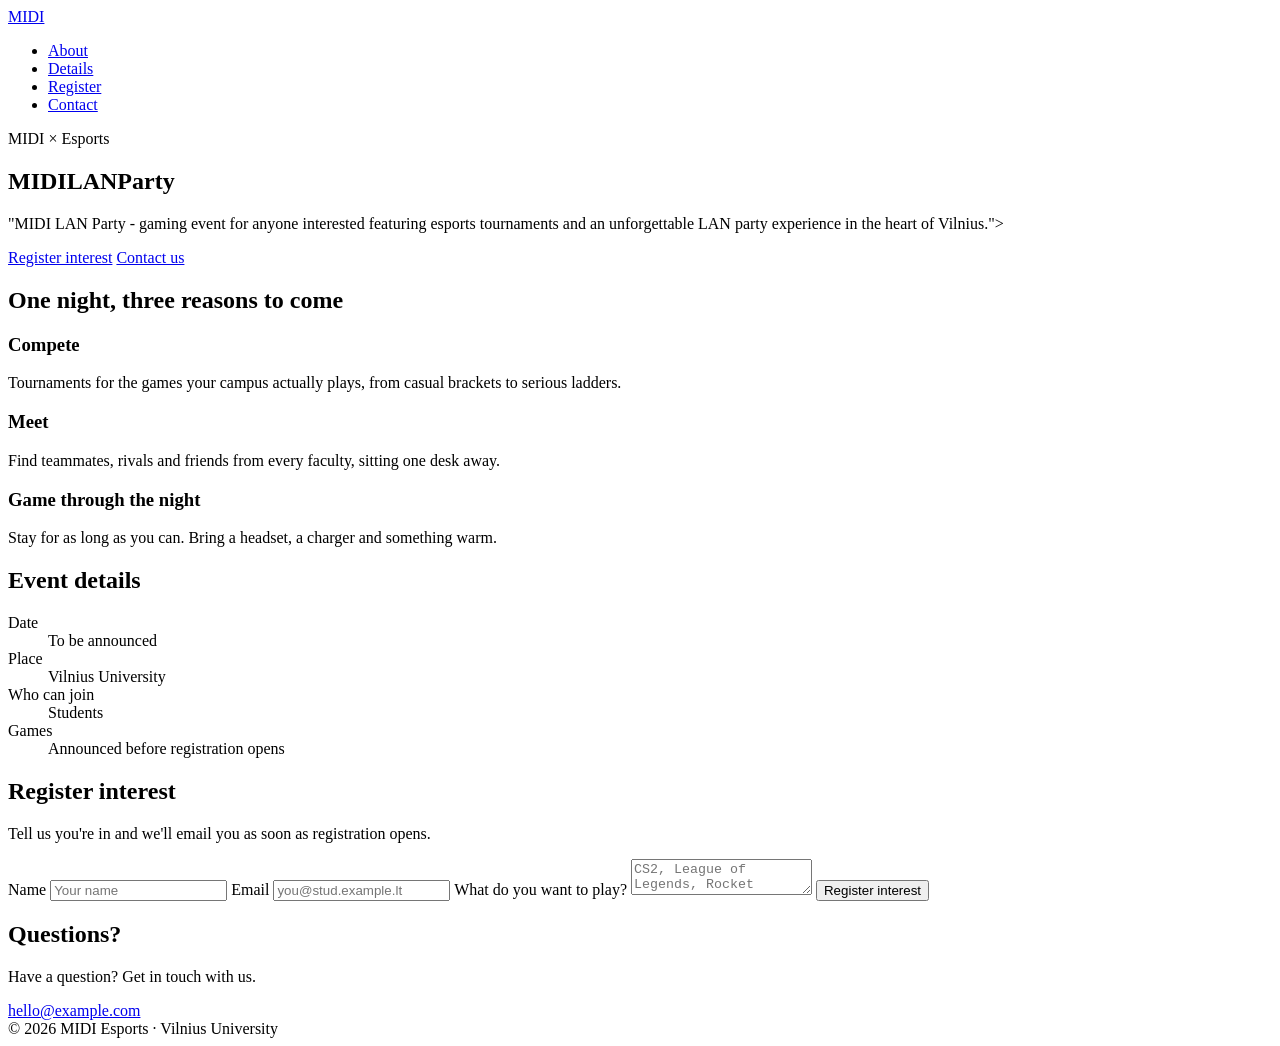
==== src/front-end/html/index.html @ f3a0d45b "Html + css Html + css 1st files, base model" ====
<!DOCTYPE html>
<html lang="en">
<head>
<meta charset="utf-8">
<meta name="viewport" content="width=device-width, initial-scale=1, viewport-fit=cover">
<title>MIDI LAN Party</title>
<meta name="description" content="MIDI LAN Party - gaming event for anyone interested featuring esports tournaments and an unforgettable LAN party experience in the heart of Vilnius.">
<link rel="preconnect" href="https://fonts.googleapis.com">
<link rel="preconnect" href="https://fonts.gstatic.com" crossorigin>
<link href="https://fonts.googleapis.com/css2?family=Dosis:wght@400;500;600;700;800&display=swap" rel="stylesheet">

<link rel="stylesheet" href="../../css/style.css">
</head>

<body>

<header class="nav">
  <div class="wrap">
    <a class="brand" href="#top">MIDI</a>
    <nav aria-label="Main">
      <ul>
        <li><a href="#about">About</a></li>
        <li><a href="#details">Details</a></li>
        <li><a href="#register">Register</a></li>
        <li><a href="#contact">Contact</a></li>
      </ul>
    </nav>
  </div>
</header>

<main id="top">
  <section class="hero">
    <div class="screens" aria-hidden="true"><i></i><i></i><i></i></div>
    <div class="wrap">
      <p class="eyebrow">MIDI × Esports</p>
      <h1><span>MIDI</span><span>LAN</span><span>Party</span></h1>
      <p class="lede">"MIDI LAN Party - gaming event for anyone interested featuring esports tournaments and an unforgettable LAN party experience in the heart of Vilnius."></p>
      <div class="actions">
        <a class="btn btn--solid" href="#register">Register interest</a>
        <a class="btn btn--line" href="#contact">Contact us</a>
      </div>
    </div>
  </section>

  <section id="about">
    <div class="wrap">
      <h2>One night, three reasons to come</h2>
      <div class="pillars">
        <div>
          <h3>Compete</h3>
          <p>Tournaments for the games your campus actually plays, from casual brackets to serious ladders.</p>
        </div>
        <div>
          <h3>Meet</h3>
          <p>Find teammates, rivals and friends from every faculty, sitting one desk away.</p>
        </div>
        <div>
          <h3>Game through the night</h3>
          <p>Stay for as long as you can. Bring a headset, a charger and something warm.</p>
        </div>
      </div>
    </div>
  </section>

  <section id="details" class="details">
    <div class="wrap">
      <h2>Event details</h2>
      <dl>
        <dt>Date</dt><dd>To be announced</dd>
        <dt>Place</dt><dd>Vilnius University</dd>
        <dt>Who can join</dt><dd>Students</dd>
        <dt>Games</dt><dd>Announced before registration opens</dd>
      </dl>
    </div>
  </section>

  <section id="register">
    <div class="wrap register-grid">
      <div>
        <h2>Register interest</h2>
        <p>Tell us you're in and we'll email you as soon as registration opens.</p>
      </div>

      <div>
        <form id="interest-form" novalidate>
          <label>Name
            <input name="name" type="text" autocomplete="name" placeholder="Your name" required>
          </label>
          <label>Email
            <input name="email" type="email" autocomplete="email" placeholder="you@stud.example.lt" required>
          </label>
          <label>What do you want to play?
            <textarea name="games" placeholder="CS2, League of Legends, Rocket League…"></textarea>
          </label>
          <button class="btn btn--solid" type="submit">Register interest</button>
        </form>
        <p class="thanks" id="thanks" role="status" aria-live="polite"></p>
      </div>
    </div>
  </section>

  <section id="contact" class="contact">
    <div class="wrap">
      <h2>Questions?</h2>
      <p>Have a question? Get in touch with us.</p>
      <a class="mail" href="mailto:hello@example.com">hello@example.com</a>
    </div>
  </section>
</main>

<footer>
  <div class="wrap">© <span id="year">2026</span> MIDI Esports · Vilnius University</div>
</footer>

<script src="../../js/main.js" defer></script>
</body>
</html>
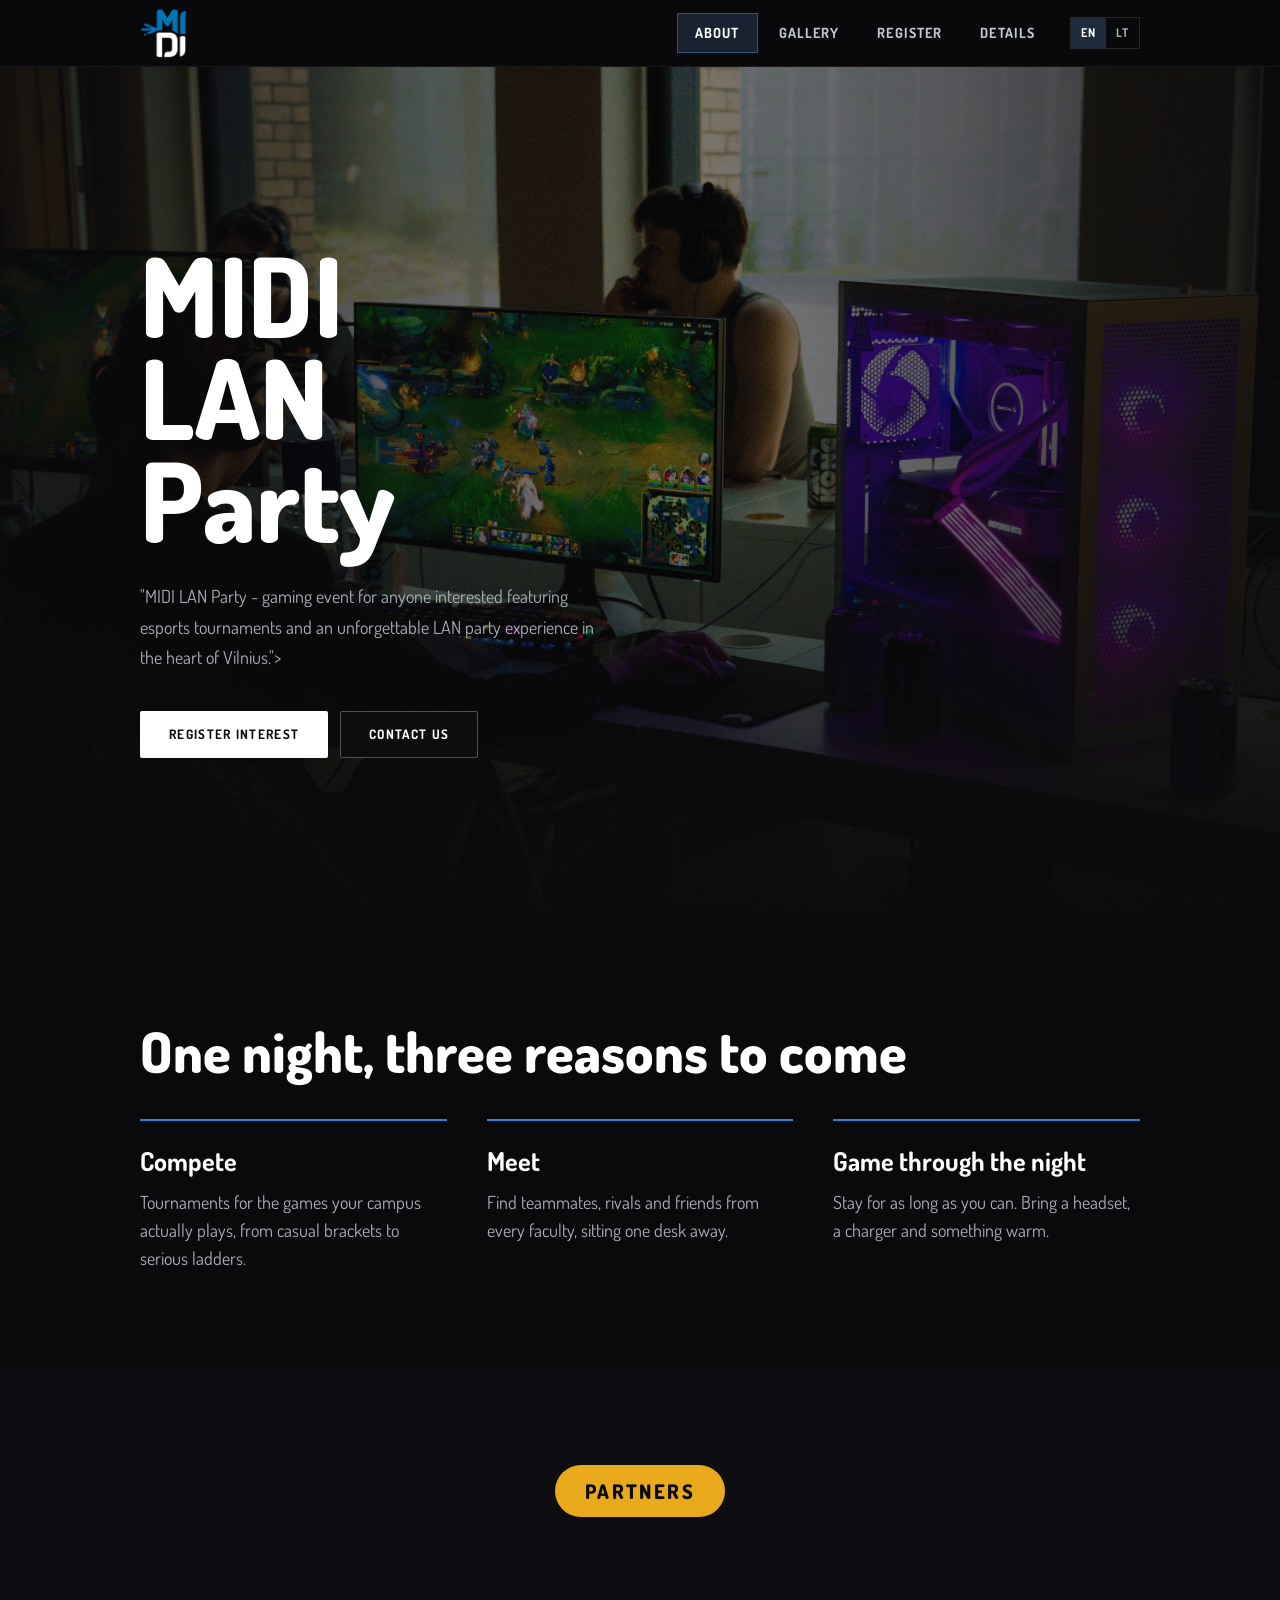
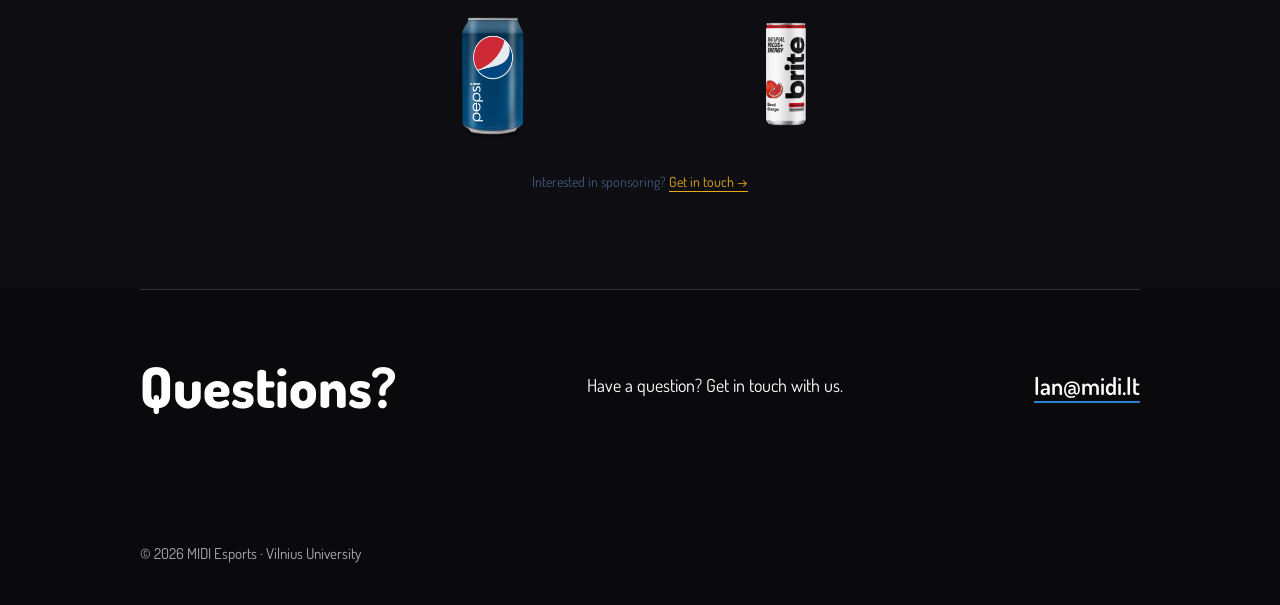
==== commit 7f144616: "pages + fixes" ====
--- a/src/front-end/html/index.html
+++ b/src/front-end/html/index.html
@@ -9,22 +9,28 @@
 <link rel="preconnect" href="https://fonts.gstatic.com" crossorigin>
 <link href="https://fonts.googleapis.com/css2?family=Dosis:wght@400;500;600;700;800&display=swap" rel="stylesheet">
 
-<link rel="stylesheet" href="../../css/style.css">
+<link rel="stylesheet" href="../css/style.css">
 </head>
 
 <body>
 
 <header class="nav">
   <div class="wrap">
-    <a class="brand" href="#top">MIDI</a>
+    <a class="brand" href="index.html" aria-label="MIDI home">
+      <img src="../assets/images/MIDI-logo.png" alt="MIDI">
+    </a>
     <nav aria-label="Main">
       <ul>
-        <li><a href="#about">About</a></li>
-        <li><a href="#details">Details</a></li>
-        <li><a href="#register">Register</a></li>
-        <li><a href="#contact">Contact</a></li>
+        <li><a class="is-active" href="index.html#about">About</a></li>
+        <li><a href="gallery.html">Gallery</a></li>
+        <li><a href="register.html">Register</a></li>
+        <li><a href="details.html">Details</a></li>
       </ul>
     </nav>
+    <div class="language-switcher" aria-label="Language">
+      <a class="is-active" href="index.html" lang="en">EN</a>
+      <a href="index.html" lang="lt">LT</a>
+    </div>
   </div>
 </header>
 
@@ -32,7 +38,6 @@
   <section class="hero">
     <div class="screens" aria-hidden="true"><i></i><i></i><i></i></div>
     <div class="wrap">
-      <p class="eyebrow">MIDI × Esports</p>
       <h1><span>MIDI</span><span>LAN</span><span>Party</span></h1>
       <p class="lede">"MIDI LAN Party - gaming event for anyone interested featuring esports tournaments and an unforgettable LAN party experience in the heart of Vilnius."></p>
       <div class="actions">
@@ -62,40 +67,18 @@
     </div>
   </section>
 
-  <section id="details" class="details">
+  <section id="partners" class="partners">
     <div class="wrap">
-      <h2>Event details</h2>
-      <dl>
-        <dt>Date</dt><dd>To be announced</dd>
-        <dt>Place</dt><dd>Vilnius University</dd>
-        <dt>Who can join</dt><dd>Students</dd>
-        <dt>Games</dt><dd>Announced before registration opens</dd>
-      </dl>
-    </div>
-  </section>
-
-  <section id="register">
-    <div class="wrap register-grid">
-      <div>
-        <h2>Register interest</h2>
-        <p>Tell us you're in and we'll email you as soon as registration opens.</p>
+      <h2 class="section-label">Partners</h2>
+      <div class="partner-grid">
+        <article class="partner-card">
+          <div class="partner-logo"><img src="../assets/images/pepsi.png" alt="Pepsi"></div>
+        </article>
+        <article class="partner-card">
+          <div class="partner-logo"><img src="../assets/images/Brite.jpg" alt="Brite"></div>
+        </article>
       </div>
-
-      <div>
-        <form id="interest-form" novalidate>
-          <label>Name
-            <input name="name" type="text" autocomplete="name" placeholder="Your name" required>
-          </label>
-          <label>Email
-            <input name="email" type="email" autocomplete="email" placeholder="you@stud.example.lt" required>
-          </label>
-          <label>What do you want to play?
-            <textarea name="games" placeholder="CS2, League of Legends, Rocket League…"></textarea>
-          </label>
-          <button class="btn btn--solid" type="submit">Register interest</button>
-        </form>
-        <p class="thanks" id="thanks" role="status" aria-live="polite"></p>
-      </div>
+      <p class="partner-contact">Interested in sponsoring? <a href="mailto:lan@midi.lt">Get in touch &rarr;</a></p>
     </div>
   </section>
 
@@ -103,7 +86,7 @@
     <div class="wrap">
       <h2>Questions?</h2>
       <p>Have a question? Get in touch with us.</p>
-      <a class="mail" href="mailto:hello@example.com">hello@example.com</a>
+      <a class="mail" href="mailto:hello@example.com">lan@midi.lt</a>
     </div>
   </section>
 </main>
@@ -112,6 +95,5 @@
   <div class="wrap">© <span id="year">2026</span> MIDI Esports · Vilnius University</div>
 </footer>
 
-<script src="../../js/main.js" defer></script>
 </body>
 </html>
--- a/src/front-end/css/style.css
+++ b/src/front-end/css/style.css
@@ -0,0 +1,213 @@
+:root {
+  --bg: #0a0a0c;
+  --surface: #111116;
+  --text: #ffffff;
+  --muted: #a9adb5;
+  --line: rgba(255, 255, 255, 0.16);
+  --accent: #2f80d8;
+
+  --hero-image: url("../assets/images/Background.jpg");
+  
+  --font: "Dosis", "Arial Narrow", "Trebuchet MS", system-ui, sans-serif;
+
+  color-scheme: dark;
+  box-sizing: border-box;
+  padding-top: env(safe-area-inset-top, 0px);
+  padding-bottom: env(safe-area-inset-bottom, 0px);
+}
+html { scroll-padding-top: calc(env(safe-area-inset-top, 0px) + 72px); scroll-behavior: smooth; }
+*, *::before, *::after { box-sizing: inherit; }
+
+body {
+  margin: 0;
+  background: var(--bg);
+  color: var(--text);
+  font-family: var(--font);
+  font-size: 18px;
+  line-height: 1.55;
+  -webkit-font-smoothing: antialiased;
+}
+a { color: inherit; }
+:focus-visible { outline: 2px solid var(--accent); outline-offset: 3px; }
+
+.wrap { width: min(1000px, 100% - 48px); margin-inline: auto; }
+
+/* ---------- nav ---------- */
+.nav {
+  position: sticky;
+  top: env(safe-area-inset-top, 0px);
+  z-index: 10;
+  background: rgba(10, 10, 12, 0.72);
+  backdrop-filter: blur(10px);
+  -webkit-backdrop-filter: blur(10px);
+  border-bottom: 1px solid rgba(255, 255, 255, 0.06);
+}
+.nav .wrap { display: flex; align-items: center; height: 66px; }
+.brand { display: inline-flex; align-items: center; width: 48px; height: 54px; text-decoration: none; }
+.brand img { display: block; width: auto; height: 50px; max-width: 48px; object-fit: contain; }
+.nav nav { margin-left: auto; }
+.nav ul { display: flex; gap: 4px; list-style: none; margin: 0; padding: 0; }
+.nav ul a {
+  display: inline-flex; align-items: center; height: 40px; padding: 0 17px;
+  text-decoration: none; color: #c3c8d2;
+  font-size: 14px; font-weight: 700; letter-spacing: 0.08em; text-transform: uppercase;
+  transition: color 0.15s, background 0.15s, border-color 0.15s;
+}
+.nav ul a:hover, .nav ul a.is-active { color: var(--text); }
+.nav ul a.is-active { background: #182231; border: 1px solid #385574; }
+.language-switcher { display: flex; margin-left: 18px; border: 1px solid rgba(255, 255, 255, 0.12); }
+.language-switcher a { display: inline-flex; align-items: center; height: 30px; padding: 0 10px; color: var(--muted); text-decoration: none; font-size: 12px; font-weight: 700; letter-spacing: 0.08em; }
+.language-switcher a.is-active { background: #1d2b3d; color: var(--text); }
+
+/* ---------- buttons ---------- */
+.btn {
+  display: inline-flex; align-items: center; justify-content: center;
+  height: 47px; padding: 0 28px;
+  font: 700 13px/1 var(--font); letter-spacing: 0.1em; text-transform: uppercase;
+  text-decoration: none; cursor: pointer;
+  border: 1px solid transparent; border-radius: 2px;
+  transition: background 0.15s, color 0.15s, border-color 0.15s;
+}
+.btn--solid { background: #fff; color: #0a0a0c; }
+.btn--solid:hover { background: #dfe6f1; }
+.btn--line { background: #0d0d10; color: #fff; border-color: rgba(255, 255, 255, 0.28); }
+.btn--line:hover { border-color: #fff; }
+
+/* ---------- hero ---------- */
+.hero {
+  position: relative;
+  display: flex;
+  align-items: center;
+
+  min-height: clamp(620px, 100svh, 860px);
+  padding: 96px 0 88px;
+
+  overflow: hidden;
+  isolation: isolate;
+
+  background-color: var(--bg);
+
+  /* Background image */
+  background-image: var(--hero-image);
+  background-size: cover;
+  background-position: center;
+  background-repeat: no-repeat;
+}
+/* darkening overlay + grain */
+.hero::before {
+  content: ""; position: absolute; inset: 0; z-index: -1;
+  background:
+    linear-gradient(90deg, rgba(10, 10, 12, 0.80) 0%, rgba(10, 10, 12, 0.55) 55%, rgba(10, 10, 12, 0.86) 100%),
+    linear-gradient(180deg, transparent 55%, var(--bg) 100%);
+}
+.hero::after {
+  content: ""; position: absolute; inset: 0; z-index: -1; opacity: 0.16; mix-blend-mode: overlay;
+  background-image: url("data:image/svg+xml,%3Csvg xmlns='http://www.w3.org/2000/svg' width='200' height='200'%3E%3Cfilter id='n'%3E%3CfeTurbulence type='fractalNoise' baseFrequency='.85' numOctaves='2' stitchTiles='stitch'/%3E%3C/filter%3E%3Crect width='100%25' height='100%25' filter='url(%23n)'/%3E%3C/svg%3E");
+}
+
+
+h1 {
+  margin: 0;
+  font-weight: 800;
+  font-size: clamp(88px, 8.6vw, 136px);
+  line-height: 0.93;
+  letter-spacing: 0.005em;
+}
+h1 span { display: block; }
+.lede { max-width: 470px; margin: 30px 0 38px; color: var(--muted); font-size: 18px; line-height: 1.7; }
+.actions { display: flex; flex-wrap: wrap; gap: 12px; }
+
+/* one page-load moment: the three title lines drop in */
+@media (prefers-reduced-motion: no-preference) {
+  h1 span { animation: rise 0.7s cubic-bezier(0.2, 0.7, 0.2, 1) both; }
+  h1 span:nth-child(2) { animation-delay: 0.12s; }
+  h1 span:nth-child(3) { animation-delay: 0.24s; }
+  @keyframes rise { from { opacity: 0; transform: translateY(24px); } to { opacity: 1; transform: none; } }
+}
+
+/* ---------- sections ---------- */
+section { padding: 96px 0; }
+h2 { margin: 0 0 40px; font-weight: 800; font-size: clamp(38px, 5vw, 56px); line-height: 1; }
+
+.pillars { display: grid; grid-template-columns: repeat(3, 1fr); gap: 40px; }
+.pillars div { border-top: 2px solid var(--accent); padding-top: 20px; }
+.pillars h3 { margin: 0 0 8px; font-size: 26px; font-weight: 700; }
+.pillars p { margin: 0; color: var(--muted); }
+
+.partners { background: #0d0d12; text-align: center; }
+.section-label { display: inline-flex; align-items: center; justify-content: center; min-width: 170px; min-height: 52px; margin: 0 auto 72px; padding: 0 28px; border-radius: 28px; background: #e8aa1c; color: #0a0a0c; font-size: 20px; letter-spacing: 0.12em; text-transform: uppercase; }
+.partner-grid { display: grid; grid-template-columns: repeat(2, minmax(0, 220px)); justify-content: center; gap: 72px; }
+.partner-card { display: flex; flex-direction: column; align-items: center; }
+.partner-logo { display: grid; place-items: center; width: 220px; height: 120px; }
+.partner-logo img { display: block; width: 78%; height: 78%; object-fit: contain; }
+.partner-type { display: inline-flex; align-items: center; min-height: 26px; margin-top: 16px; padding: 0 16px; border-radius: 14px; background: #e8aa1c; color: #0a0a0c; font-size: 11px; font-weight: 800; letter-spacing: 0.08em; text-transform: uppercase; }
+.partner-contact { margin: 62px 0 0; color: #415b7d; font-size: 14px; }
+.partner-contact a { color: #e8aa1c; text-underline-offset: 4px; }
+
+.details { background: var(--surface); }
+.details dl { display: grid; grid-template-columns: 200px 1fr; margin: 0; border-top: 1px solid var(--line); }
+.details dt, .details dd { margin: 0; padding: 22px 0; border-bottom: 1px solid var(--line); }
+.details dt { color: var(--muted); font-weight: 600; }
+.details dd { font-size: 22px; font-weight: 500; }
+
+.register-grid { display: grid; grid-template-columns: 1fr 1.1fr; gap: 64px; align-items: start; }
+.register-grid p { color: var(--muted); max-width: 380px; margin: 0; }
+form { display: grid; gap: 20px; }
+label { display: grid; gap: 8px; font-weight: 600; font-size: 15px; }
+input, textarea {
+  width: 100%; padding: 13px 14px;
+  font: 500 17px/1.4 var(--font); color: var(--text);
+  background: var(--surface); border: 1px solid var(--line); border-radius: 2px;
+}
+input::placeholder, textarea::placeholder { color: #6d717a; }
+input:focus-visible, textarea:focus-visible { outline: none; border-color: var(--accent); box-shadow: 0 0 0 1px var(--accent); }
+textarea { min-height: 96px; resize: vertical; }
+form .btn { justify-self: start; }
+.thanks { display: none; padding: 20px; border: 1px solid var(--accent); border-radius: 2px; font-size: 20px; font-weight: 500; }
+.thanks.show { display: block; }
+
+.contact { padding-top: 0; }
+.contact .wrap { border-top: 1px solid var(--line); padding-top: 64px; display: flex; flex-wrap: wrap; gap: 24px 48px; align-items: center; justify-content: space-between; }
+.contact h2 { margin: 0; }
+.contact a.mail { font-size: 24px; font-weight: 600; text-decoration-thickness: 2px; text-underline-offset: 6px; text-decoration-color: var(--accent); }
+
+footer { padding: 28px 0 40px; color: var(--muted); font-size: 15px; }
+
+/* ---------- inner pages ---------- */
+.page-main { min-height: calc(100svh - 142px); }
+.page-hero { min-height: 430px; padding: 110px 0 84px; background: linear-gradient(110deg, rgba(10, 10, 12, 0.98), rgba(10, 10, 12, 0.72)), var(--hero-image) center / cover; }
+.page-hero h1 { font-size: clamp(64px, 8vw, 112px); }
+.eyebrow { margin: 0 0 14px; color: var(--accent); font-size: 14px; font-weight: 700; letter-spacing: 0.16em; }
+.gallery-grid { display: grid; grid-template-columns: repeat(2, 1fr); gap: 24px; }
+.gallery-grid figure { margin: 0; border: 1px solid var(--line); background: var(--surface); }
+.gallery-grid img { display: block; width: 100%; aspect-ratio: 16 / 9; object-fit: cover; }
+.gallery-grid figcaption { padding: 15px 18px; color: var(--muted); }
+.gallery-placeholder { display: grid; place-items: center; min-height: 260px; background: linear-gradient(135deg, #131922, #0e1015); }
+.details-list { max-width: 720px; margin: 42px 0 0; border-top: 1px solid var(--line); }
+.details-list dt, .details-list dd { margin: 0; padding: 18px 0; border-bottom: 1px solid var(--line); }
+.details-list dt { float: left; width: 200px; color: var(--muted); font-weight: 600; }
+.details-list dd { font-size: 22px; font-weight: 500; }
+.page-hero .register-grid { margin-top: 0; }
+
+/* ---------- small screens ---------- */
+@media (max-width: 760px) {
+  .nav .wrap { width: min(100% - 24px, 1000px); }
+  .nav ul { gap: 0; }
+  .nav ul a { height: 36px; padding: 0 7px; font-size: 10px; letter-spacing: 0.04em; }
+  .language-switcher { margin-left: 6px; }
+  .language-switcher a { padding: 0 6px; font-size: 10px; }
+  .brand { width: 38px; }
+  .brand img { max-width: 38px; height: 44px; }
+  .hero { padding: 72px 0 64px; }
+  .screens i:nth-child(1) { left: 40%; top: 18%; width: 50%; height: 24%; }
+  section { padding: 64px 0; }
+  .pillars, .register-grid { grid-template-columns: 1fr; gap: 32px; }
+  .section-label { margin-bottom: 48px; }
+  .partner-grid { grid-template-columns: 1fr; gap: 40px; }
+  .gallery-grid { grid-template-columns: 1fr; }
+  .details-list dt { float: none; width: auto; padding-bottom: 0; border-bottom: 0; }
+  .details-list dd { padding-top: 4px; }
+  .details dl { grid-template-columns: 1fr; }
+  .details dt { padding-bottom: 0; border-bottom: 0; }
+  .details dd { padding-top: 4px; }
+}
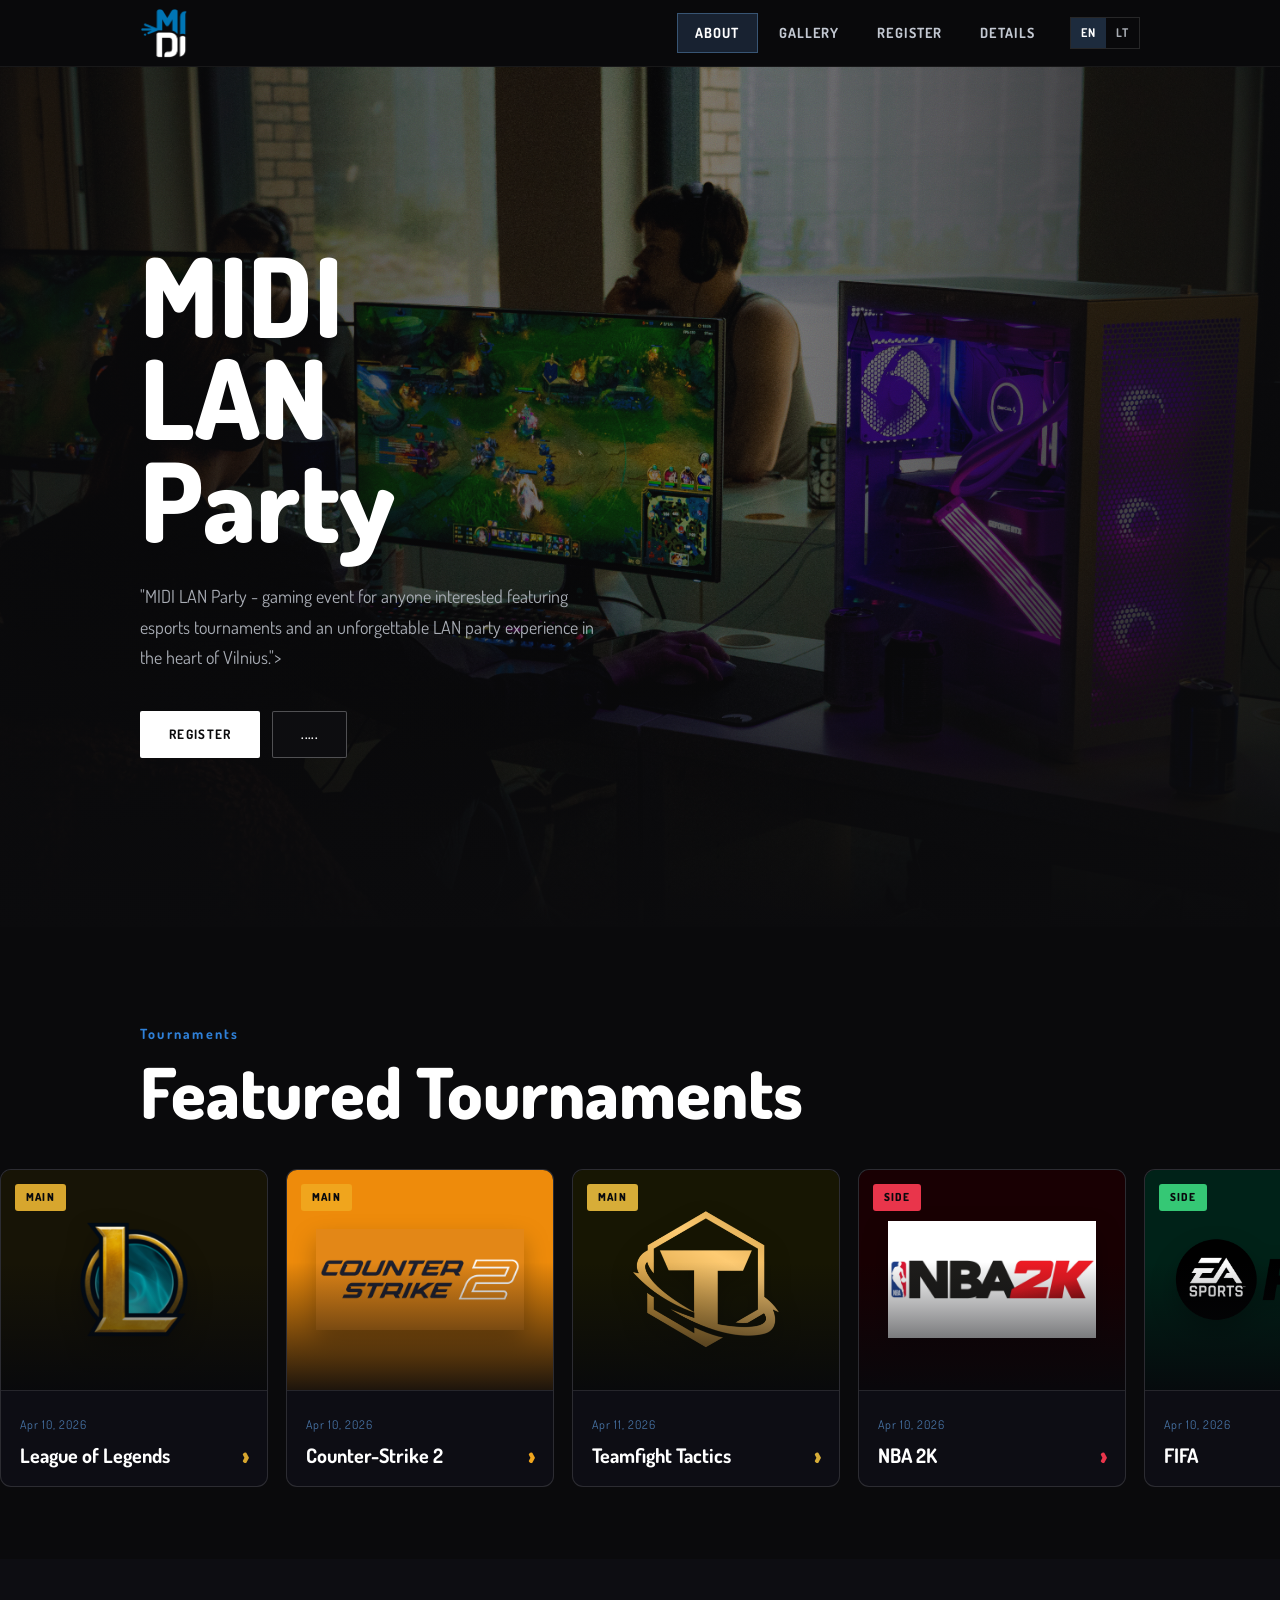
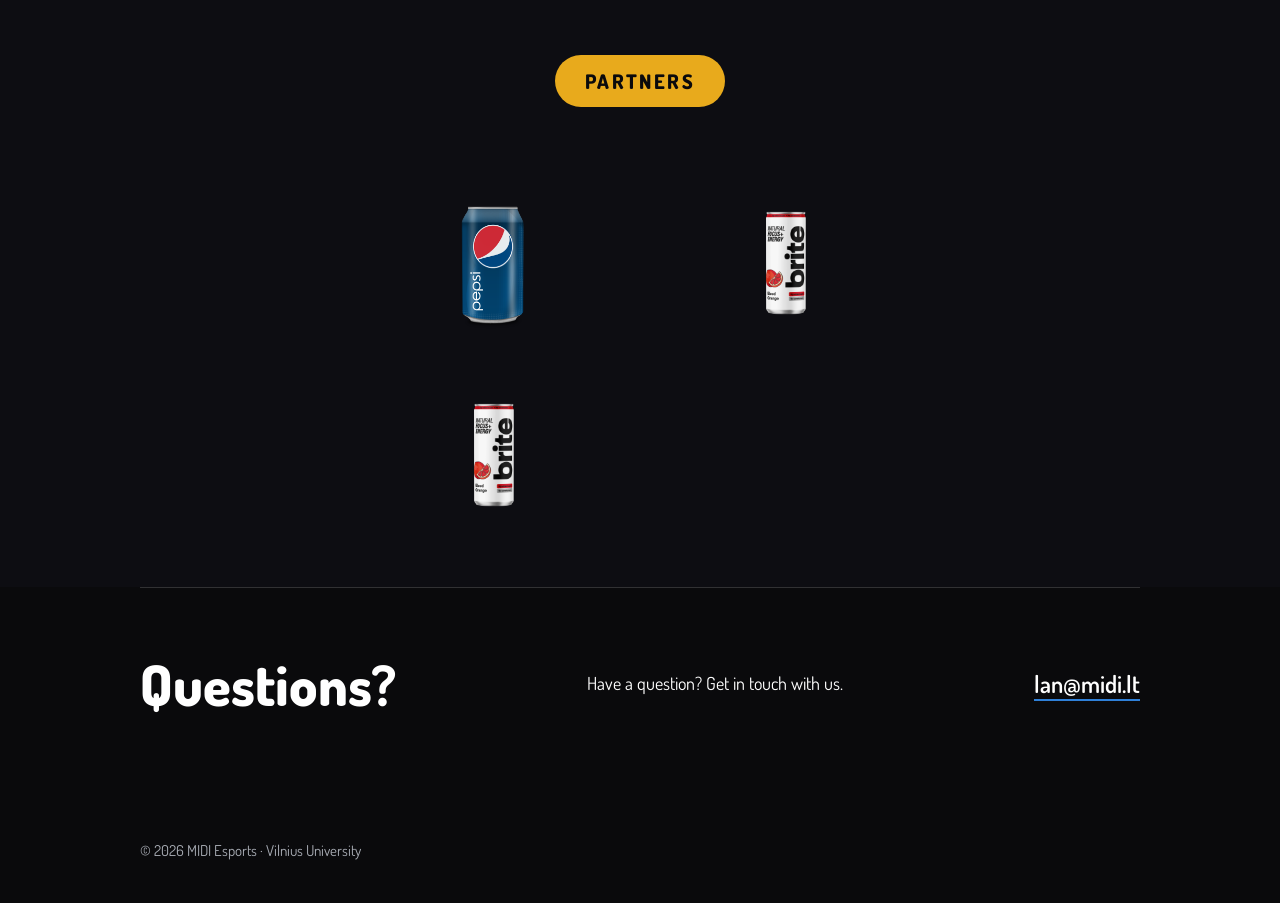
==== commit 246c65f0: "splitting css + tour" ====
--- a/src/front-end/html/index.html
+++ b/src/front-end/html/index.html
@@ -9,11 +9,12 @@
 <link rel="preconnect" href="https://fonts.gstatic.com" crossorigin>
 <link href="https://fonts.googleapis.com/css2?family=Dosis:wght@400;500;600;700;800&display=swap" rel="stylesheet">
 
-<link rel="stylesheet" href="../css/style.css">
+<link rel="stylesheet" href="../css/desktop/index.css">
+<link rel="stylesheet" href="../css/Mobile/index.css" media="(max-width: 760px)">
 </head>
 
 <body>
-
+  
 <header class="nav">
   <div class="wrap">
     <a class="brand" href="index.html" aria-label="MIDI home">
@@ -41,28 +42,85 @@
       <h1><span>MIDI</span><span>LAN</span><span>Party</span></h1>
       <p class="lede">"MIDI LAN Party - gaming event for anyone interested featuring esports tournaments and an unforgettable LAN party experience in the heart of Vilnius."></p>
       <div class="actions">
-        <a class="btn btn--solid" href="#register">Register interest</a>
-        <a class="btn btn--line" href="#contact">Contact us</a>
+        <a class="btn btn--solid" href="#register">Register</a>
+        <a class="btn btn--line" href="#contact">.....</a>
       </div>
     </div>
   </section>
-
-  <section id="about">
-    <div class="wrap">
-      <h2>One night, three reasons to come</h2>
-      <div class="pillars">
-        <div>
-          <h3>Compete</h3>
-          <p>Tournaments for the games your campus actually plays, from casual brackets to serious ladders.</p>
-        </div>
-        <div>
-          <h3>Meet</h3>
-          <p>Find teammates, rivals and friends from every faculty, sitting one desk away.</p>
-        </div>
-        <div>
-          <h3>Game through the night</h3>
-          <p>Stay for as long as you can. Bring a headset, a charger and something warm.</p>
-        </div>
+<!-- Tournaments sliding section-->
+  <section id="about" class="tournaments" aria-labelledby="tournaments-title">
+    <div class="wrap tournaments__header">
+      <p class="eyebrow">Tournaments</p>
+      <h2 id="tournaments-title">Featured Tournaments</h2>
+    </div>
+    <div class="tournaments__viewport">
+      <div class="tournaments__track">
+        <article class="game-card game-card--gold">
+          <div class="game-card__art">
+            <span class="game-card__tag">Main</span>
+            <img src="../assets/images/game_logos/game-lol.png" alt="League of Legends logo">
+          </div>
+          <div class="game-card__details">
+            <time datetime="2026-04-10">Apr 10, 2026</time>
+            <h3>League of Legends</h3>
+            <span class="game-card__arrow" aria-hidden="true">›</span>
+          </div>
+        </article>
+        <article class="game-card game-card--orange">
+          <div class="game-card__art">
+            <span class="game-card__tag">Main</span>
+            <img src="../assets/images/game_logos/game-cs2.png" alt="Counter-Strike 2 logo">
+          </div>
+          <div class="game-card__details">
+            <time datetime="2026-04-10">Apr 10, 2026</time>
+            <h3>Counter-Strike 2</h3>
+            <span class="game-card__arrow" aria-hidden="true">›</span>
+          </div>
+        </article>
+        <article class="game-card game-card--olive">
+          <div class="game-card__art">
+            <span class="game-card__tag">Main</span>
+            <img src="../assets/images/game_logos/game-tft.png" alt="Teamfight Tactics logo">
+          </div>
+          <div class="game-card__details">
+            <time datetime="2026-04-11">Apr 11, 2026</time>
+            <h3>Teamfight Tactics</h3>
+            <span class="game-card__arrow" aria-hidden="true">›</span>
+          </div>
+        </article>
+        <article class="game-card game-card--crimson">
+          <div class="game-card__art">
+            <span class="game-card__tag">Side</span>
+            <img src="../assets/images/game_logos/game-nba.png" alt="NBA 2K logo">
+          </div>
+          <div class="game-card__details">
+            <time datetime="2026-04-10">Apr 10, 2026</time>
+            <h3>NBA 2K</h3>
+            <span class="game-card__arrow" aria-hidden="true">›</span>
+          </div>
+        </article>
+        <article class="game-card game-card--green">
+          <div class="game-card__art">
+            <span class="game-card__tag">Side</span>
+            <img src="../assets/images/game_logos/game-fifa.png" alt="FIFA logo">
+          </div>
+          <div class="game-card__details">
+            <time datetime="2026-04-10">Apr 10, 2026</time>
+            <h3>FIFA</h3>
+            <span class="game-card__arrow" aria-hidden="true">›</span>
+          </div>
+        </article>
+        <article class="game-card game-card--green">
+          <div class="game-card__art">
+            <span class="game-card__tag">Side</span>
+            <img src="../assets/images/game_logos/game-valorant.png" alt="Valorant logo">
+          </div>
+          <div class="game-card__details">
+            <time datetime="2026-04-10">Apr 10, 2026</time>
+            <h3>Valorant</h3>
+            <span class="game-card__arrow" aria-hidden="true">›</span>
+          </div>
+        </article>
       </div>
     </div>
   </section>
@@ -77,8 +135,11 @@
         <article class="partner-card">
           <div class="partner-logo"><img src="../assets/images/Brite.jpg" alt="Brite"></div>
         </article>
+        <article class="partner-card">
+          <div class="partner-logo"><img src="../assets/images/Brite.jpg" alt="Brite"></div>
+        </article>
+        
       </div>
-      <p class="partner-contact">Interested in sponsoring? <a href="mailto:lan@midi.lt">Get in touch &rarr;</a></p>
     </div>
   </section>
 
--- a/src/front-end/css/desktop/index.css
+++ b/src/front-end/css/desktop/index.css
@@ -0,0 +1,222 @@
+:root {
+  --bg: #0a0a0c;
+  --surface: #111116;
+  --text: #ffffff;
+  --muted: #a9adb5;
+  --line: rgba(255, 255, 255, 0.16);
+  --accent: #2f80d8;
+
+  --hero-image: url("../../assets/images/Background.jpg");
+
+  --font: "Dosis", "Arial Narrow", "Trebuchet MS", system-ui, sans-serif;
+
+  color-scheme: dark;
+  box-sizing: border-box;
+  padding-top: env(safe-area-inset-top, 0px);
+  padding-bottom: env(safe-area-inset-bottom, 0px);
+}
+html { scroll-padding-top: calc(env(safe-area-inset-top, 0px) + 72px); scroll-behavior: smooth; }
+*, *::before, *::after { box-sizing: inherit; }
+
+body {
+  margin: 0;
+  background: var(--bg);
+  color: var(--text);
+  font-family: var(--font);
+  font-size: 18px;
+  line-height: 1.55;
+  -webkit-font-smoothing: antialiased;
+}
+a { color: inherit; }
+:focus-visible { outline: 2px solid var(--accent); outline-offset: 3px; }
+
+.wrap { width: min(1000px, 100% - 48px); margin-inline: auto; }
+
+/* Navigation bar */
+.nav {
+  position: sticky;
+  top: env(safe-area-inset-top, 0px);
+  z-index: 10;
+  background: rgba(10, 10, 12, 0.72);
+  backdrop-filter: blur(10px);
+  -webkit-backdrop-filter: blur(10px);
+  border-bottom: 1px solid rgba(255, 255, 255, 0.06);
+}
+.nav .wrap { display: flex; align-items: center; height: 66px; }
+.brand { display: inline-flex; align-items: center; width: 48px; height: 54px; text-decoration: none; }
+.brand img { display: block; width: auto; height: 50px; max-width: 48px; object-fit: contain; }
+.nav nav { margin-left: auto; }
+.nav ul { display: flex; gap: 4px; list-style: none; margin: 0; padding: 0; }
+.nav ul a {
+  display: inline-flex; align-items: center; height: 40px; padding: 0 17px;
+  text-decoration: none; color: #c3c8d2;
+  font-size: 14px; font-weight: 700; letter-spacing: 0.08em; text-transform: uppercase;
+  transition: color 0.15s, background 0.15s, border-color 0.15s;
+}
+.nav ul a:hover, .nav ul a.is-active { color: var(--text); }
+.nav ul a.is-active { background: #182231; border: 1px solid #385574; }
+.language-switcher { display: flex; margin-left: 18px; border: 1px solid rgba(255, 255, 255, 0.12); }
+.language-switcher a { display: inline-flex; align-items: center; height: 30px; padding: 0 10px; color: var(--muted); text-decoration: none; font-size: 12px; font-weight: 700; letter-spacing: 0.08em; }
+.language-switcher a.is-active { background: #1d2b3d; color: var(--text); }
+
+/* Buttons */
+.btn {
+  display: inline-flex; align-items: center; justify-content: center;
+  height: 47px; padding: 0 28px;
+  font: 700 13px/1 var(--font); letter-spacing: 0.1em; text-transform: uppercase;
+  text-decoration: none; cursor: pointer;
+  border: 1px solid transparent; border-radius: 2px;
+  transition: background 0.15s, color 0.15s, border-color 0.15s;
+}
+.btn--solid { background: #fff; color: #0a0a0c; }
+.btn--solid:hover { background: #dfe6f1; }
+.btn--line { background: #0d0d10; color: #fff; border-color: rgba(255, 255, 255, 0.28); }
+.btn--line:hover { border-color: #fff; }
+
+/*  heading / hero text component (used on home hero and inner page-hero) */
+h1 {
+  margin: 0;
+  font-weight: 800;
+  font-size: clamp(88px, 8.6vw, 136px);
+  line-height: 0.93;
+  letter-spacing: 0.005em;
+}
+h1 span { display: block; }
+.lede { max-width: 470px; margin: 30px 0 38px; color: var(--muted); font-size: 18px; line-height: 1.7; }
+.actions { display: flex; flex-wrap: wrap; gap: 12px; }
+
+@media (prefers-reduced-motion: no-preference) {
+  h1 span { animation: rise 0.7s cubic-bezier(0.2, 0.7, 0.2, 1) both; }
+  h1 span:nth-child(2) { animation-delay: 0.12s; }
+  h1 span:nth-child(3) { animation-delay: 0.24s; }
+  @keyframes rise { from { opacity: 0; transform: translateY(24px); } to { opacity: 1; transform: none; } }
+}
+
+/* generic sections  */
+section { padding: 96px 0; }
+h2 { margin: 0 0 40px; font-weight: 800; font-size: clamp(38px, 5vw, 56px); line-height: 1; }
+
+footer { padding: 28px 0 40px; color: var(--muted); font-size: 15px; }
+
+/* ---------- inner page layout (details/gallery/register hero banner) ---------- */
+.page-main { min-height: calc(100svh - 142px); }
+.page-hero { min-height: 430px; padding: 110px 0 84px; background: linear-gradient(110deg, rgba(10, 10, 12, 0.98), rgba(10, 10, 12, 0.72)), var(--hero-image) center / cover; }
+.page-hero h1 { font-size: clamp(64px, 8vw, 112px); }
+.eyebrow { margin: 0 0 14px; color: var(--accent); font-size: 14px; font-weight: 700; letter-spacing: 0.16em; }
+/* Shared with mobile*/
+/* =========================================================
+   INDEX PAGE
+   ========================================================= */
+.hero {
+  position: relative;
+  display: flex;
+  align-items: center;
+
+  min-height: clamp(620px, 100svh, 860px);
+  padding: 96px 0 88px;
+
+  overflow: hidden;
+  isolation: isolate;
+
+  background-color: var(--bg);
+
+  background-image: var(--hero-image);
+  background-size: cover;
+  background-position: center;
+  background-repeat: no-repeat;
+}
+.hero::before {
+  content: ""; position: absolute; inset: 0; z-index: -1;
+  background:
+    linear-gradient(90deg, rgba(10, 10, 12, 0.80) 0%, rgba(10, 10, 12, 0.55) 55%, rgba(10, 10, 12, 0.86) 100%),
+    linear-gradient(180deg, transparent 55%, var(--bg) 100%);
+}
+.hero::after {
+  content: ""; position: absolute; inset: 0; z-index: -1; opacity: 0.16; mix-blend-mode: overlay;
+  background-image: url("data:image/svg+xml,%3Csvg xmlns='http://www.w3.org/2000/svg' width='200' height='200'%3E%3Cfilter id='n'%3E%3CfeTurbulence type='fractalNoise' baseFrequency='.85' numOctaves='2' stitchTiles='stitch'/%3E%3C/filter%3E%3Crect width='100%25' height='100%25' filter='url(%23n)'/%3E%3C/svg%3E");
+}
+
+.tournaments { padding-bottom: 72px; overflow: hidden; }
+.tournaments__header { margin-bottom: 42px; }
+.tournaments__header .eyebrow { margin-bottom: 12px; }
+.tournaments__header h2 { margin: 0; font-size: clamp(48px, 6vw, 70px); }
+.tournaments__viewport { overflow: hidden; }
+.tournaments__track {
+  display: flex;
+  gap: 18px;
+  width: 100%;
+  padding: 0 max(24px, calc((100vw - 1000px) / 2));
+  overflow-x: auto;
+  scroll-snap-type: x mandatory;
+  scrollbar-width: thin;
+  scrollbar-color: #294563 transparent;
+}
+.game-card {
+  width: 268px;
+  flex: 0 0 268px;
+  overflow: hidden;
+  scroll-snap-align: start;
+  border: 1px solid rgba(255, 255, 255, 0.13);
+  border-radius: 11px;
+  background: #0d0d14;
+}
+.game-card__art {
+  position: relative;
+  display: grid;
+  place-items: center;
+  height: 220px;
+  overflow: hidden;
+  background: var(--card-color);
+}
+.game-card__art::after {
+  content: "";
+  position: absolute;
+  inset: 42% 0 0;
+  background: linear-gradient(transparent, rgba(7, 8, 12, 0.9));
+}
+.game-card__art img { display: block; width: 78%; height: 74%; object-fit: contain; filter: drop-shadow(0 12px 12px rgba(0, 0, 0, 0.28)); }
+.game-card__tag {
+  position: absolute;
+  top: 14px;
+  left: 14px;
+  z-index: 1;
+  padding: 5px 11px;
+  border-radius: 3px;
+  background: var(--tag-color);
+  color: #090a0d;
+  font-size: 11px;
+  font-weight: 800;
+  letter-spacing: 0.11em;
+  text-transform: uppercase;
+}
+.game-card__details { position: relative; padding: 18px 19px 20px; border-top: 1px solid rgba(255, 255, 255, 0.1); }
+.game-card__details time { color: #4773a5; font-size: 12px; letter-spacing: 0.08em; }
+.game-card__details h3 { margin: 7px 24px 0 0; font-size: 20px; line-height: 1.1; }
+.game-card__arrow { position: absolute; right: 18px; bottom: 18px; color: var(--tag-color); font-size: 26px; font-weight: 800; line-height: 1; }
+.game-card--gold { --card-color: #171406; --tag-color: #d7a62e; }
+.game-card--orange { --card-color: #ee8b0b; --tag-color: #f0a51d; }
+.game-card--red { --card-color: #101723; --tag-color: #ff4760; }
+.game-card--olive { --card-color: #171603; --tag-color: #d7ad38; }
+.game-card--crimson { --card-color: #190003; --tag-color: #e9354b; }
+.game-card--green { --card-color: #002218; --tag-color: #35c875; }
+
+.partners { background: #0d0d12; text-align: center; }
+.section-label { display: inline-flex; align-items: center; justify-content: center; min-width: 170px; min-height: 52px; margin: 0 auto 72px; padding: 0 28px; border-radius: 28px; background: #e8aa1c; color: #0a0a0c; font-size: 20px; letter-spacing: 0.12em; text-transform: uppercase; }
+.partner-grid { display: grid; grid-template-columns: repeat(2, minmax(0, 220px)); justify-content: center; gap: 72px; }
+.partner-card { display: flex; flex-direction: column; align-items: center; }
+.partner-logo { display: grid; place-items: center; width: 220px; height: 120px; }
+.partner-logo img { display: block; width: 78%; height: 78%; object-fit: contain; }
+.partner-type { display: inline-flex; align-items: center; min-height: 26px; margin-top: 16px; padding: 0 16px; border-radius: 14px; background: #e8aa1c; color: #0a0a0c; font-size: 11px; font-weight: 800; letter-spacing: 0.08em; text-transform: uppercase; }
+.partner-contact { margin: 62px 0 0; color: #415b7d; font-size: 14px; }
+.partner-contact a { color: #e8aa1c; text-underline-offset: 4px; }
+
+.details { background: var(--surface); }
+.details dl { display: grid; grid-template-columns: 200px 1fr; margin: 0; border-top: 1px solid var(--line); }
+.details dt, .details dd { margin: 0; padding: 22px 0; border-bottom: 1px solid var(--line); }
+.details dt { color: var(--muted); font-weight: 600; }
+.details dd { font-size: 22px; font-weight: 500; }
+
+.contact { padding-top: 0; }
+.contact .wrap { border-top: 1px solid var(--line); padding-top: 64px; display: flex; flex-wrap: wrap; gap: 24px 48px; align-items: center; justify-content: space-between; }
+.contact h2 { margin: 0; }
+.contact a.mail { font-size: 24px; font-weight: 600; text-decoration-thickness: 2px; text-underline-offset: 6px; text-decoration-color: var(--accent); }
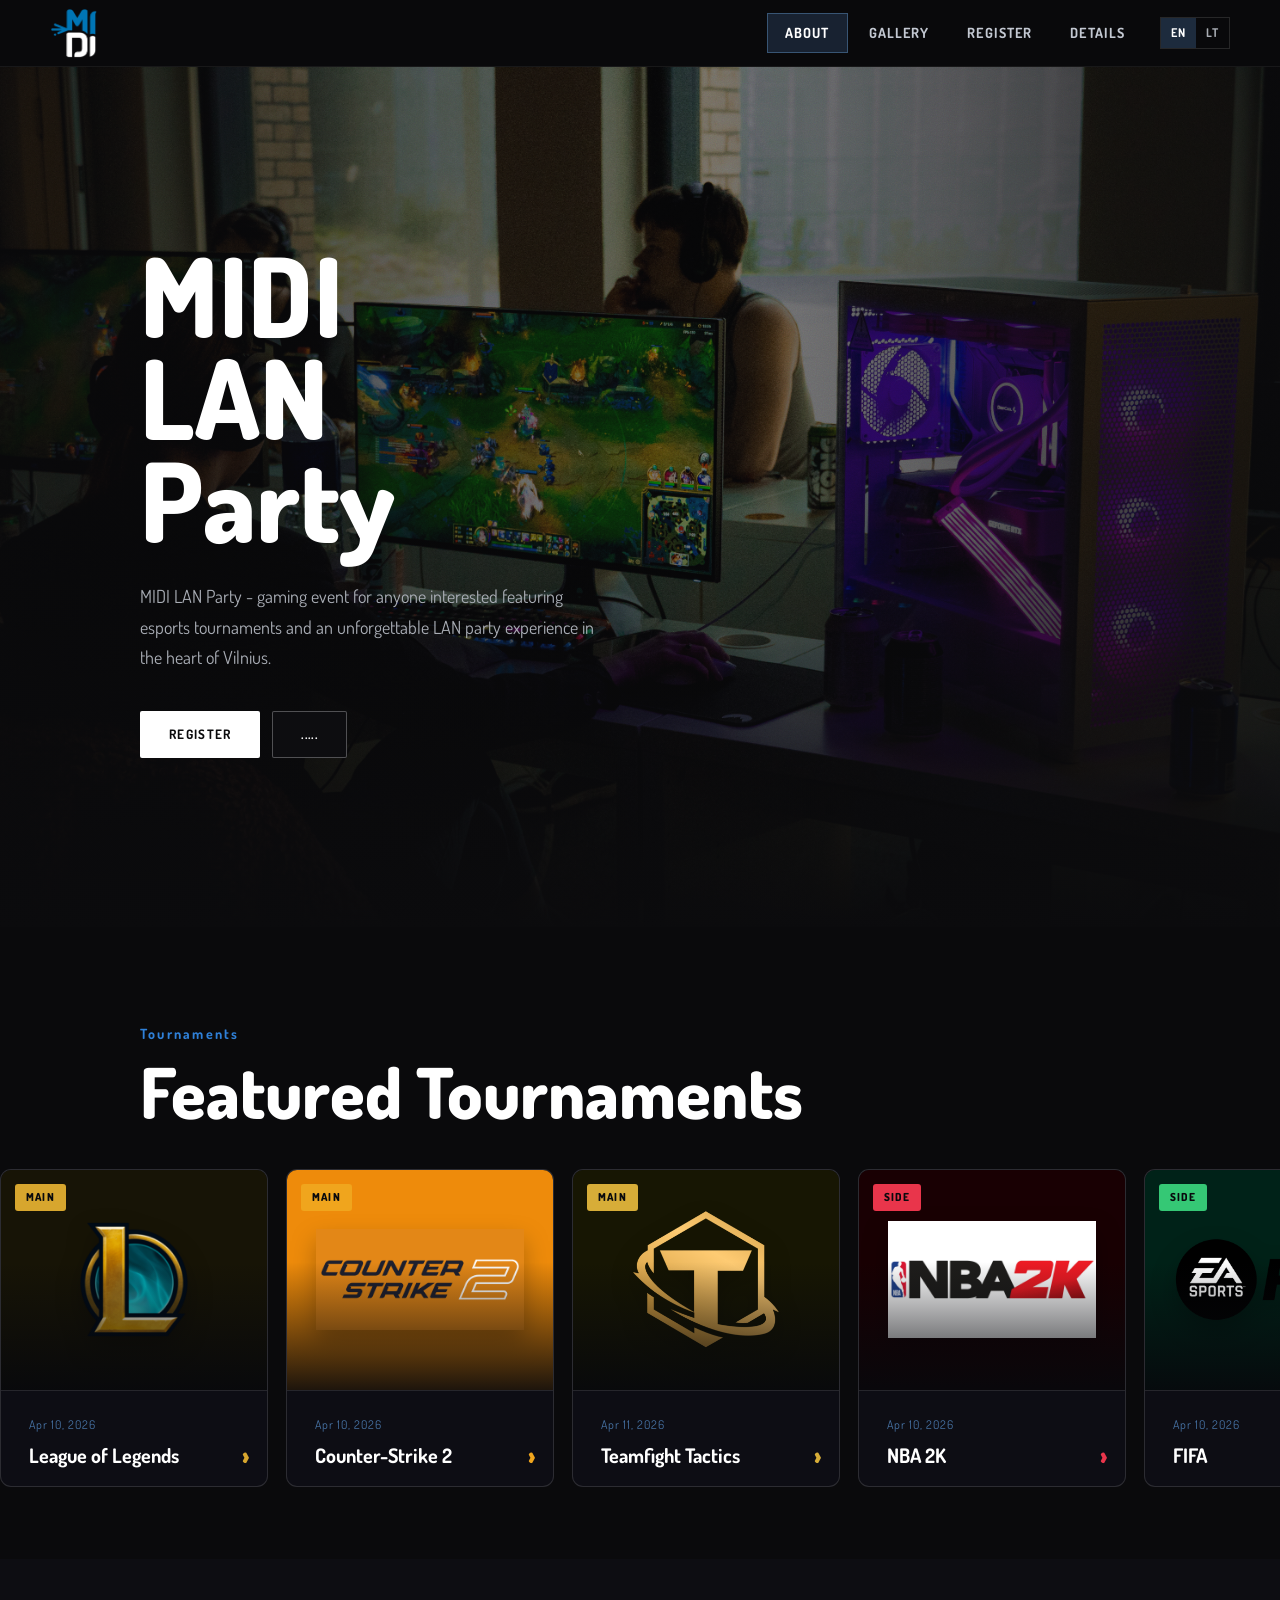
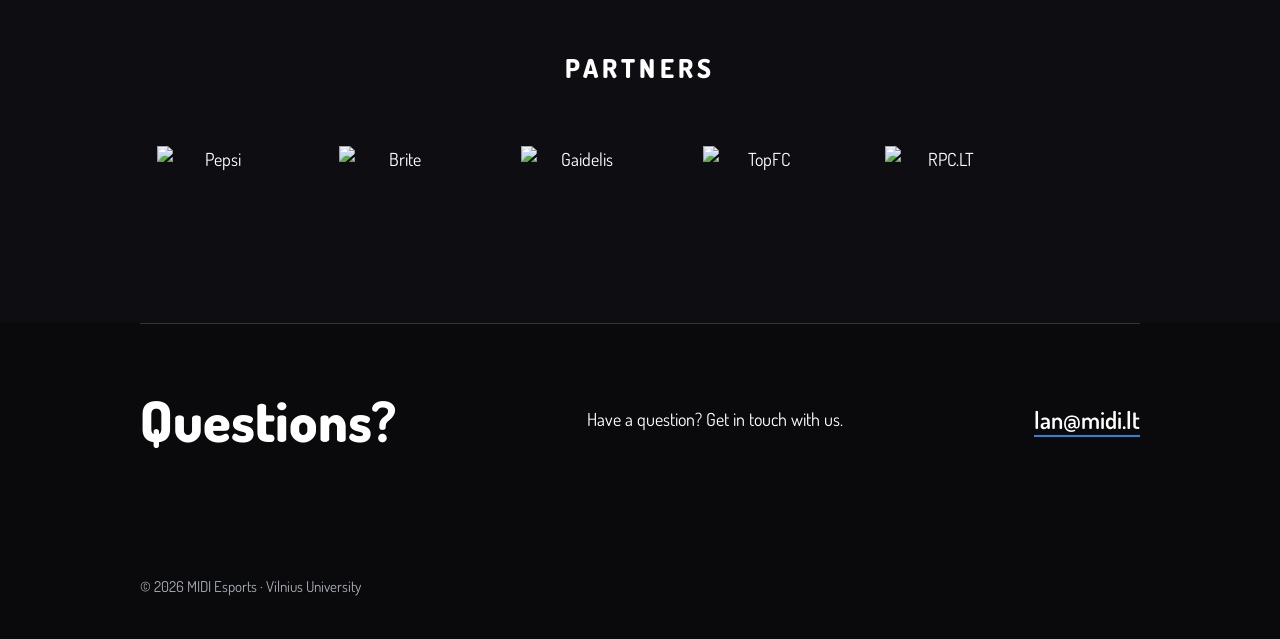
==== commit 51cd3d35: "fixes" ====
--- a/src/front-end/html/index.html
+++ b/src/front-end/html/index.html
@@ -40,7 +40,7 @@
     <div class="screens" aria-hidden="true"><i></i><i></i><i></i></div>
     <div class="wrap">
       <h1><span>MIDI</span><span>LAN</span><span>Party</span></h1>
-      <p class="lede">"MIDI LAN Party - gaming event for anyone interested featuring esports tournaments and an unforgettable LAN party experience in the heart of Vilnius."></p>
+      <p class="lede">MIDI LAN Party - gaming event for anyone interested featuring esports tournaments and an unforgettable LAN party experience in the heart of Vilnius.</p>
       <div class="actions">
         <a class="btn btn--solid" href="#register">Register</a>
         <a class="btn btn--line" href="#contact">.....</a>
@@ -124,24 +124,30 @@
       </div>
     </div>
   </section>
-
+<!-- ----- -->
+ <!-- Sponsoriai/Partneriai -->
   <section id="partners" class="partners">
-    <div class="wrap">
-      <h2 class="section-label">Partners</h2>
-      <div class="partner-grid">
-        <article class="partner-card">
-          <div class="partner-logo"><img src="../assets/images/pepsi.png" alt="Pepsi"></div>
-        </article>
-        <article class="partner-card">
-          <div class="partner-logo"><img src="../assets/images/Brite.jpg" alt="Brite"></div>
-        </article>
-        <article class="partner-card">
-          <div class="partner-logo"><img src="../assets/images/Brite.jpg" alt="Brite"></div>
-        </article>
-        
-      </div>
+  <div class="wrap">
+    <h2 class="section-label">Partners</h2>
+    <div class="partner-grid">
+      <article class="partner-card">
+        <div class="partner-logo"><img src="../assets/images/partners/pepsi.png" alt="Pepsi"></div>
+      </article>
+      <article class="partner-card">
+        <div class="partner-logo"><img src="../assets/images/partners/brite.png" alt="Brite"></div>
+      </article>
+      <article class="partner-card">
+        <div class="partner-logo"><img src="../assets/images/partners/gaidelis.png" alt="Gaidelis"></div>
+      </article>
+      <article class="partner-card">
+        <div class="partner-logo"><img src="../assets/images/partners/toppc.png" alt="TopFC"></div>
+      </article>
+      <article class="partner-card">
+        <div class="partner-logo"><img src="../assets/images/partners/rpc.png" alt="RPC.LT"></div>
+      </article>
     </div>
-  </section>
+  </div>
+</section>
 
   <section id="contact" class="contact">
     <div class="wrap">
--- a/src/front-end/css/desktop/index.css
+++ b/src/front-end/css/desktop/index.css
@@ -42,7 +42,7 @@
   -webkit-backdrop-filter: blur(10px);
   border-bottom: 1px solid rgba(255, 255, 255, 0.06);
 }
-.nav .wrap { display: flex; align-items: center; height: 66px; }
+.nav .wrap { display: flex; align-items: center; height: 66px; width: 100%; max-width: none; margin-inline: 0; padding-inline: 50px; }
 .brand { display: inline-flex; align-items: center; width: 48px; height: 54px; text-decoration: none; }
 .brand img { display: block; width: auto; height: 50px; max-width: 48px; object-fit: contain; }
 .nav nav { margin-left: auto; }
@@ -145,7 +145,7 @@
   display: flex;
   gap: 18px;
   width: 100%;
-  padding: 0 max(24px, calc((100vw - 1000px) / 2));
+  padding: 0 24px;
   overflow-x: auto;
   scroll-snap-type: x mandatory;
   scrollbar-width: thin;
@@ -189,7 +189,7 @@
   letter-spacing: 0.11em;
   text-transform: uppercase;
 }
-.game-card__details { position: relative; padding: 18px 19px 20px; border-top: 1px solid rgba(255, 255, 255, 0.1); }
+.game-card__details { position: relative; padding: 18px 19px 20px 28px; border-top: 1px solid rgba(255, 255, 255, 0.1); }
 .game-card__details time { color: #4773a5; font-size: 12px; letter-spacing: 0.08em; }
 .game-card__details h3 { margin: 7px 24px 0 0; font-size: 20px; line-height: 1.1; }
 .game-card__arrow { position: absolute; right: 18px; bottom: 18px; color: var(--tag-color); font-size: 26px; font-weight: 800; line-height: 1; }
@@ -201,10 +201,19 @@
 .game-card--green { --card-color: #002218; --tag-color: #35c875; }
 
 .partners { background: #0d0d12; text-align: center; }
-.section-label { display: inline-flex; align-items: center; justify-content: center; min-width: 170px; min-height: 52px; margin: 0 auto 72px; padding: 0 28px; border-radius: 28px; background: #e8aa1c; color: #0a0a0c; font-size: 20px; letter-spacing: 0.12em; text-transform: uppercase; }
-.partner-grid { display: grid; grid-template-columns: repeat(2, minmax(0, 220px)); justify-content: center; gap: 72px; }
+.section-label {
+  display: block;
+  margin: 0 0 56px;
+  text-align: center;
+  color: #fff;
+  font-size: 26px;
+  font-weight: 800;
+  letter-spacing: 0.16em;
+  text-transform: uppercase;
+}
+.partner-grid { display: grid; grid-template-columns: repeat(5, minmax(0, 150px)); align-items: center; gap: 32px; }
 .partner-card { display: flex; flex-direction: column; align-items: center; }
-.partner-logo { display: grid; place-items: center; width: 220px; height: 120px; }
+.partner-logo { display: grid; place-items: center; width: 150px; height: 90px; }
 .partner-logo img { display: block; width: 78%; height: 78%; object-fit: contain; }
 .partner-type { display: inline-flex; align-items: center; min-height: 26px; margin-top: 16px; padding: 0 16px; border-radius: 14px; background: #e8aa1c; color: #0a0a0c; font-size: 11px; font-weight: 800; letter-spacing: 0.08em; text-transform: uppercase; }
 .partner-contact { margin: 62px 0 0; color: #415b7d; font-size: 14px; }
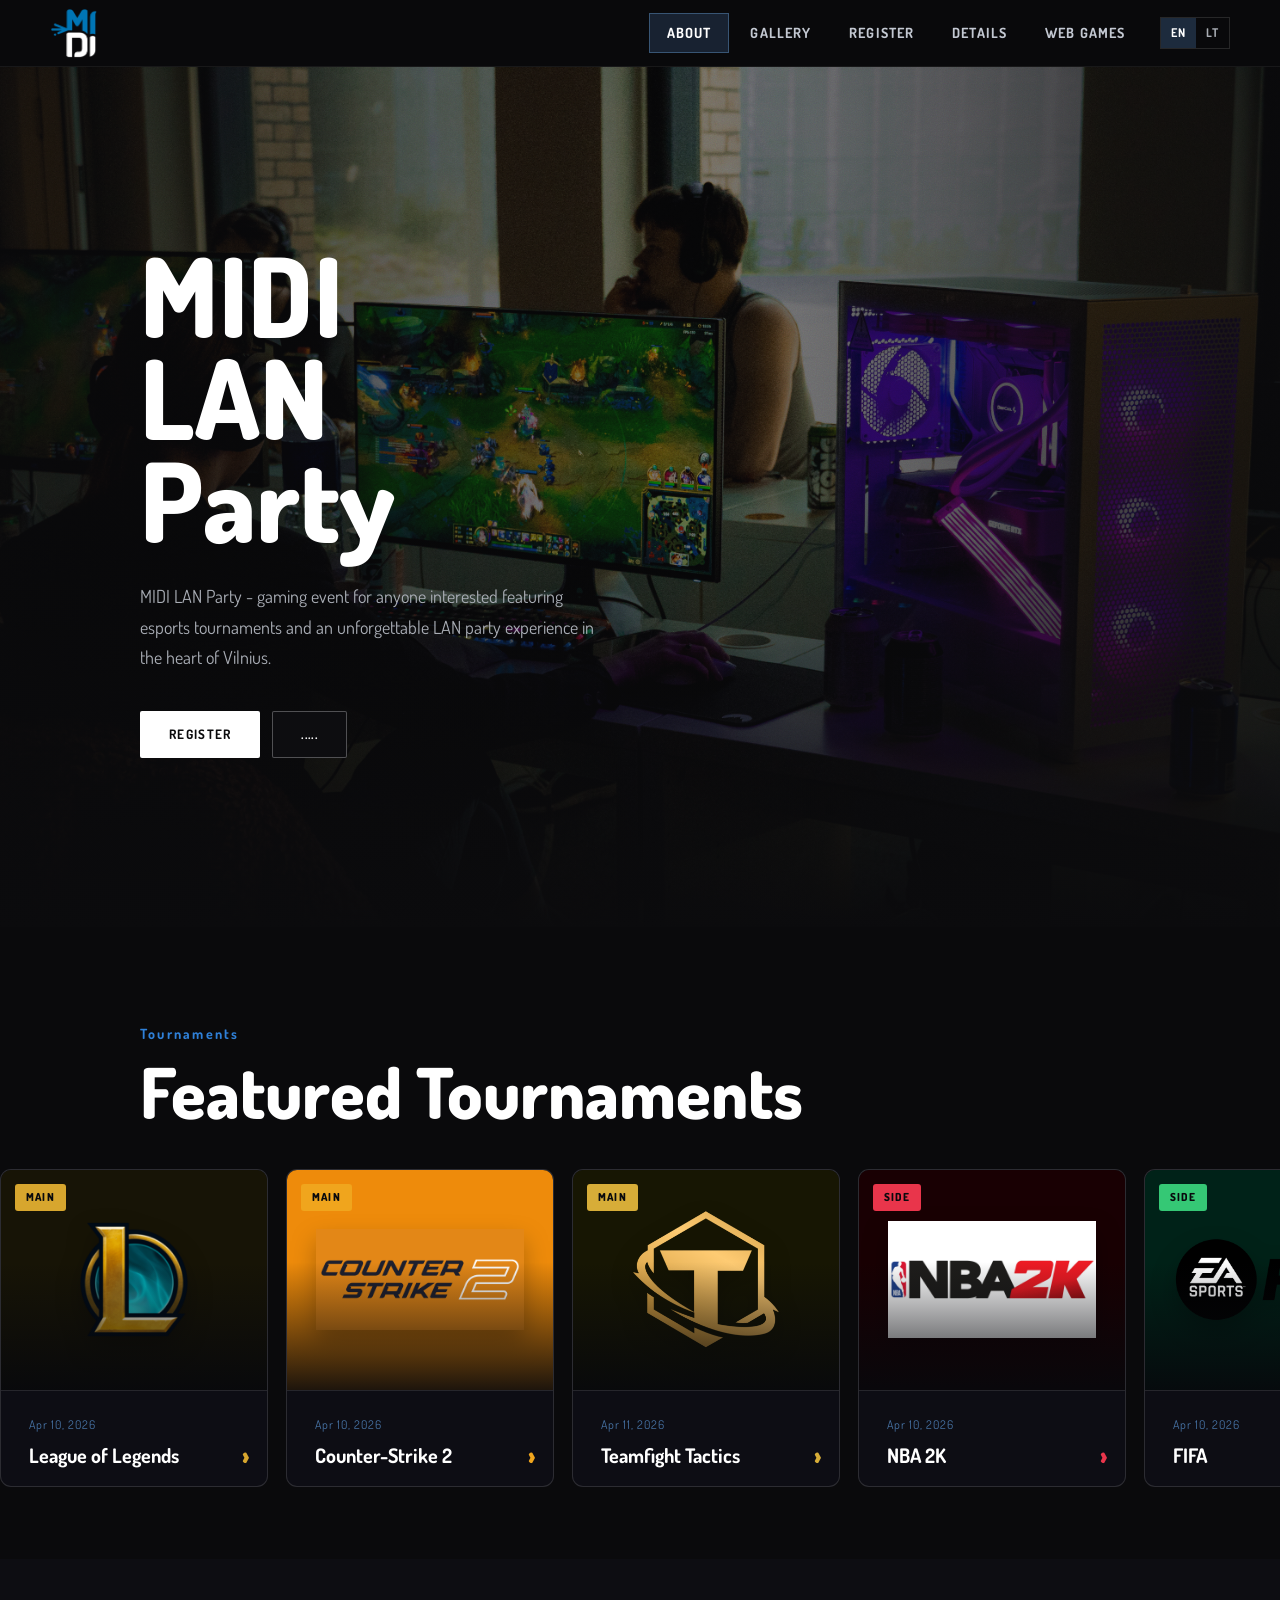
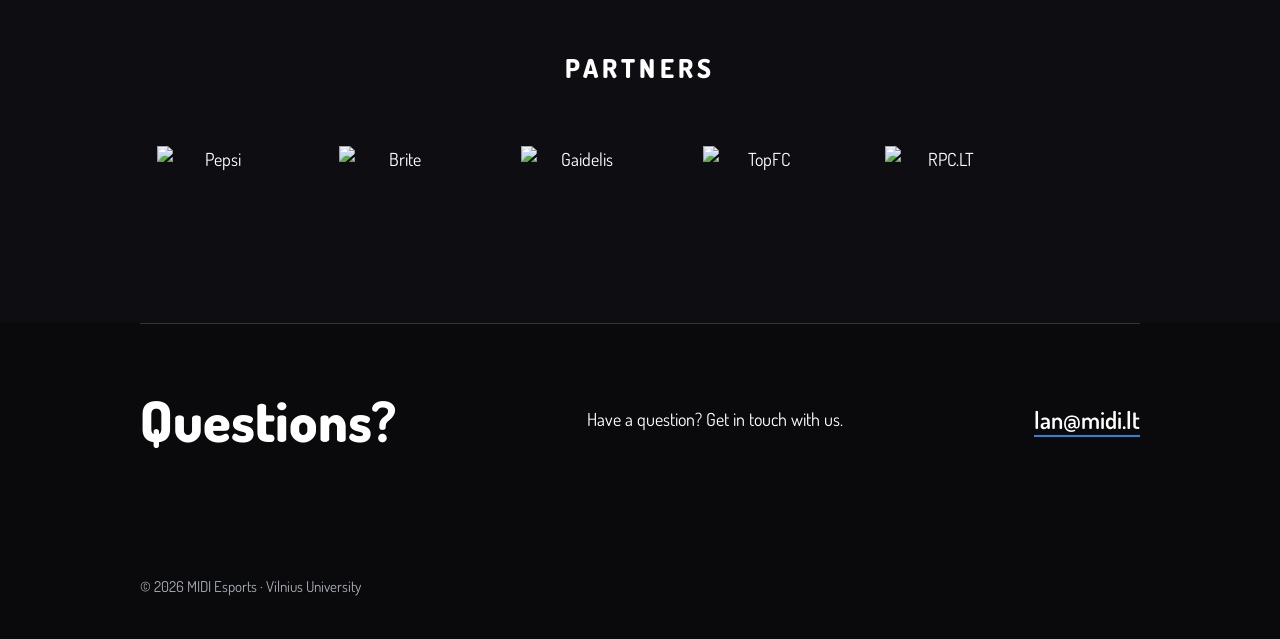
==== commit e45ab55c: "feat ( front-end ) js games + UI" ====
--- a/src/front-end/html/index.html
+++ b/src/front-end/html/index.html
@@ -11,6 +11,7 @@
 
 <link rel="stylesheet" href="../css/desktop/index.css">
 <link rel="stylesheet" href="../css/Mobile/index.css" media="(max-width: 760px)">
+<link rel="stylesheet" href="../css/navigation-mobile.css" media="(max-width: 760px)">
 </head>
 
 <body>
@@ -26,6 +27,7 @@
         <li><a href="gallery.html">Gallery</a></li>
         <li><a href="register.html">Register</a></li>
         <li><a href="details.html">Details</a></li>
+        <li><a href="games.html">Web Games</a></li>
       </ul>
     </nav>
     <div class="language-switcher" aria-label="Language">
@@ -42,7 +44,7 @@
       <h1><span>MIDI</span><span>LAN</span><span>Party</span></h1>
       <p class="lede">MIDI LAN Party - gaming event for anyone interested featuring esports tournaments and an unforgettable LAN party experience in the heart of Vilnius.</p>
       <div class="actions">
-        <a class="btn btn--solid" href="#register">Register</a>
+        <a class="btn btn--solid" href="register.html">Register</a>
         <a class="btn btn--line" href="#contact">.....</a>
       </div>
     </div>
--- a/src/front-end/css/navigation-mobile.css
+++ b/src/front-end/css/navigation-mobile.css
@@ -0,0 +1,37 @@
+.nav .wrap {
+  width: 100%;
+  padding-inline: 12px;
+}
+
+.nav ul { gap: 0; }
+
+.nav ul a {
+  min-height: 36px;
+  height: 36px;
+  padding-inline: 6px;
+  font-size: 11px;
+  letter-spacing: 0.02em;
+  white-space: nowrap;
+}
+
+.nav .language-switcher { margin-left: 6px; }
+.nav .language-switcher a { padding-inline: 5px; }
+
+@media (max-width: 380px) {
+  html { scroll-padding-top: calc(env(safe-area-inset-top, 0px) + 96px); }
+
+  .nav .wrap {
+    display: grid;
+    grid-template-columns: 1fr auto;
+    height: auto;
+  }
+
+  .nav nav {
+    grid-column: 1 / -1;
+    grid-row: 2;
+    margin: 0;
+  }
+
+  .nav ul { justify-content: center; }
+  .nav .language-switcher { grid-row: 1; }
+}
